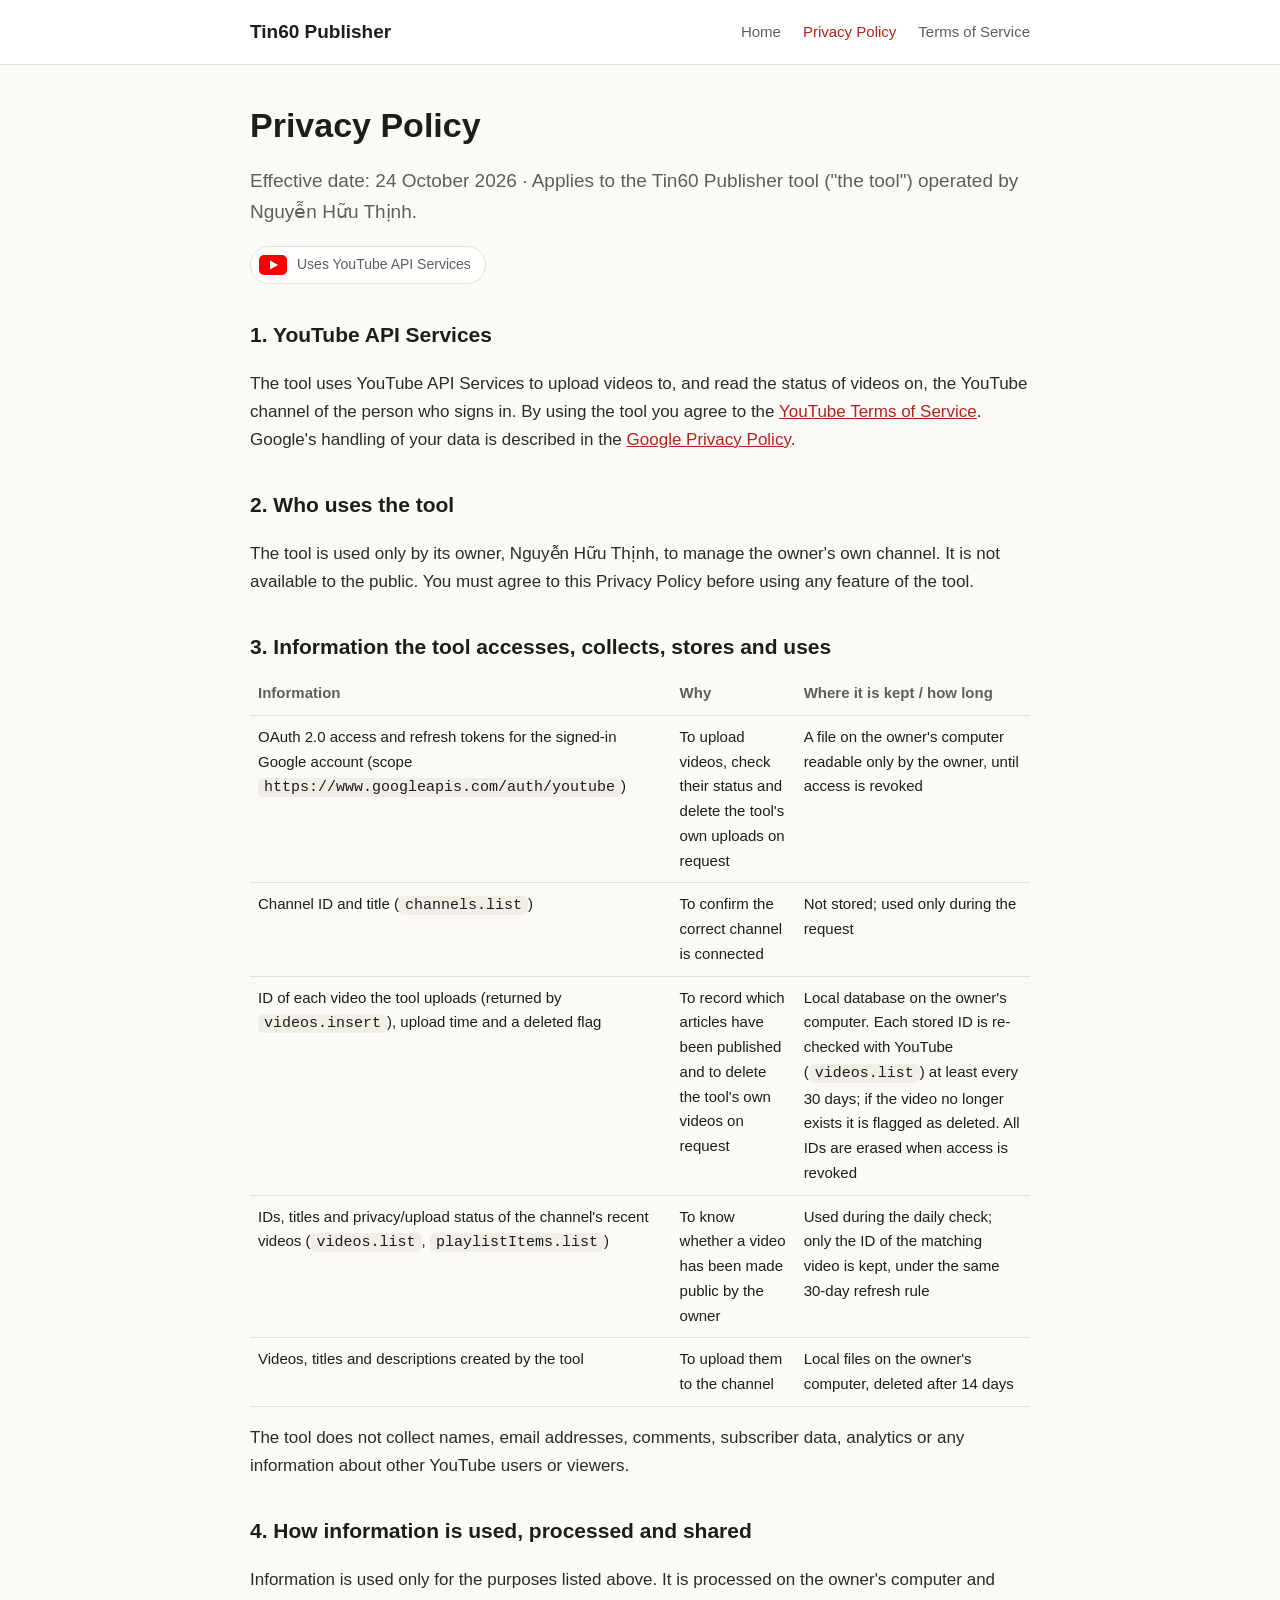
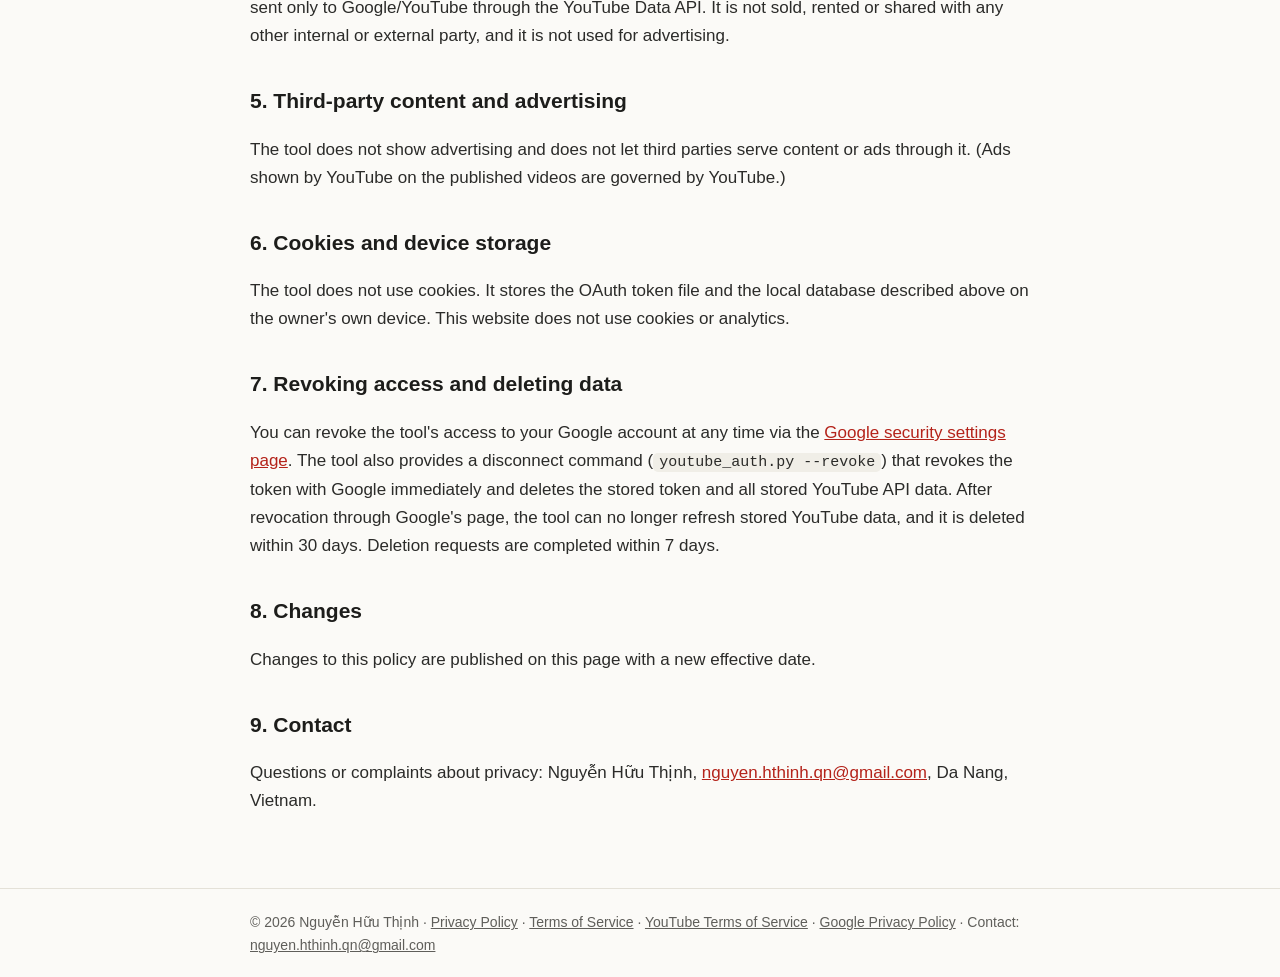
==== privacy.html @ 2a41d1c6 "Add website: home, privacy policy, terms" ====
<!doctype html><html lang="en"><head><meta charset="utf-8"><meta name="viewport" content="width=device-width,initial-scale=1"><link rel="stylesheet" href="style.css"><title>Privacy Policy – Tin60 Publisher</title></head><body>
<header><div class="wrap"><nav><a class="brand" href="index.html">Tin60 Publisher</a><a href="index.html" class="NAV_HOME">Home</a><a href="privacy.html" class="on">Privacy Policy</a><a href="terms.html" class="NAV_TERMS">Terms of Service</a></nav></div></header>
<main><div class="wrap">
<h1>Privacy Policy</h1>
<p class="lead">Effective date: 24 October 2026 · Applies to the Tin60 Publisher tool ("the tool") operated by Nguyễn Hữu Thịnh.</p>
<p><span class="yt"><svg width="28" height="20" viewBox="0 0 28 20" aria-hidden="true"><rect width="28" height="20" rx="5" fill="#FF0000"/><path d="M11 5.5v9l8-4.5z" fill="#fff"/></svg>Uses YouTube API Services</span></p>
<h2>1. YouTube API Services</h2>
<p>The tool uses YouTube API Services to upload videos to, and read the status of videos on, the YouTube channel of the person who signs in.
By using the tool you agree to the <a href="https://www.youtube.com/t/terms">YouTube Terms of Service</a>.
Google's handling of your data is described in the <a href="https://policies.google.com/privacy">Google Privacy Policy</a>.</p>
<h2>2. Who uses the tool</h2>
<p>The tool is used only by its owner, Nguyễn Hữu Thịnh, to manage the owner's own channel. It is not available to the public.
You must agree to this Privacy Policy before using any feature of the tool.</p>
<h2>3. Information the tool accesses, collects, stores and uses</h2>
<table>
<tr><th>Information</th><th>Why</th><th>Where it is kept / how long</th></tr>
<tr><td>OAuth 2.0 access and refresh tokens for the signed-in Google account (scope <code>https://www.googleapis.com/auth/youtube</code>)</td><td>To upload videos, check their status and delete the tool's own uploads on request</td><td>A file on the owner's computer readable only by the owner, until access is revoked</td></tr>
<tr><td>Channel ID and title (<code>channels.list</code>)</td><td>To confirm the correct channel is connected</td><td>Not stored; used only during the request</td></tr>
<tr><td>ID of each video the tool uploads (returned by <code>videos.insert</code>), upload time and a deleted flag</td><td>To record which articles have been published and to delete the tool's own videos on request</td><td>Local database on the owner's computer. Each stored ID is re-checked with YouTube (<code>videos.list</code>) at least every 30 days; if the video no longer exists it is flagged as deleted. All IDs are erased when access is revoked</td></tr>
<tr><td>IDs, titles and privacy/upload status of the channel's recent videos (<code>videos.list</code>, <code>playlistItems.list</code>)</td><td>To know whether a video has been made public by the owner</td><td>Used during the daily check; only the ID of the matching video is kept, under the same 30-day refresh rule</td></tr>
<tr><td>Videos, titles and descriptions created by the tool</td><td>To upload them to the channel</td><td>Local files on the owner's computer, deleted after 14 days</td></tr>
</table>
<p>The tool does not collect names, email addresses, comments, subscriber data, analytics or any information about other YouTube users or viewers.</p>
<h2>4. How information is used, processed and shared</h2>
<p>Information is used only for the purposes listed above. It is processed on the owner's computer and sent only to Google/YouTube through the YouTube Data API.
It is not sold, rented or shared with any other internal or external party, and it is not used for advertising.</p>
<h2>5. Third-party content and advertising</h2>
<p>The tool does not show advertising and does not let third parties serve content or ads through it. (Ads shown by YouTube on the published videos are governed by YouTube.)</p>
<h2>6. Cookies and device storage</h2>
<p>The tool does not use cookies. It stores the OAuth token file and the local database described above on the owner's own device. This website does not use cookies or analytics.</p>
<h2>7. Revoking access and deleting data</h2>
<p>You can revoke the tool's access to your Google account at any time via the
<a href="https://security.google.com/settings/security/permissions">Google security settings page</a>.
The tool also provides a disconnect command (<code>youtube_auth.py --revoke</code>) that revokes the token with Google immediately and deletes the stored token and all stored YouTube API data.
After revocation through Google's page, the tool can no longer refresh stored YouTube data, and it is deleted within 30 days. Deletion requests are completed within 7 days.</p>
<h2>8. Changes</h2>
<p>Changes to this policy are published on this page with a new effective date.</p>
<h2>9. Contact</h2>
<p>Questions or complaints about privacy: Nguyễn Hữu Thịnh, <a href="mailto:nguyen.hthinh.qn@gmail.com">nguyen.hthinh.qn@gmail.com</a>, Da Nang, Vietnam.</p>
</div></main>
<footer><div class="wrap">© 2026 Nguyễn Hữu Thịnh · <a href="privacy.html">Privacy Policy</a> · <a href="terms.html">Terms of Service</a> · <a href="https://www.youtube.com/t/terms">YouTube Terms of Service</a> · <a href="https://policies.google.com/privacy">Google Privacy Policy</a> · Contact: <a href="mailto:nguyen.hthinh.qn@gmail.com">nguyen.hthinh.qn@gmail.com</a></div></footer></body></html>
---- style.css ----
:root{--bg:#fbfaf7;--fg:#1d1d1b;--muted:#5f5e5a;--line:#e4e1d8;--accent:#b4231a;--card:#ffffff}
*{box-sizing:border-box}html,body{margin:0}
body{background:var(--bg);color:var(--fg);font:17px/1.65 -apple-system,"Segoe UI",Roboto,"Helvetica Neue",Arial,sans-serif}
header{border-bottom:1px solid var(--line);background:var(--card)}
.wrap{max-width:820px;margin:0 auto;padding:0 20px}
nav{display:flex;align-items:center;gap:6px 22px;min-height:64px;padding:12px 0;flex-wrap:wrap}
nav .brand{font-weight:700;font-size:19px;margin-right:auto;color:var(--fg);text-decoration:none}
nav a{color:var(--muted);text-decoration:none;font-size:15px}nav a:hover,nav a.on{color:var(--accent)}
main{padding:40px 0 56px}h1{font-size:34px;line-height:1.2;margin:0 0 12px}
h2{font-size:21px;margin:34px 0 8px}p,li{color:#2b2b29}.lead{font-size:19px;color:var(--muted)}
.card{background:var(--card);border:1px solid var(--line);border-radius:12px;padding:22px 24px;margin:22px 0}
.yt{display:inline-flex;align-items:center;gap:10px;border:1px solid var(--line);border-radius:999px;padding:6px 14px 6px 8px;background:var(--card);font-size:14px;color:var(--muted)}
.yt svg{flex:none}code{background:#f0eee7;padding:1px 6px;border-radius:5px;font-size:15px}
ol.steps li{margin:6px 0}footer{border-top:1px solid var(--line);padding:22px 0;color:var(--muted);font-size:14px}
footer a{color:var(--muted)}a{color:var(--accent)}table{border-collapse:collapse;width:100%;font-size:15px}
td,th{border-bottom:1px solid var(--line);padding:9px 8px;text-align:left;vertical-align:top}th{color:var(--muted);font-weight:600}
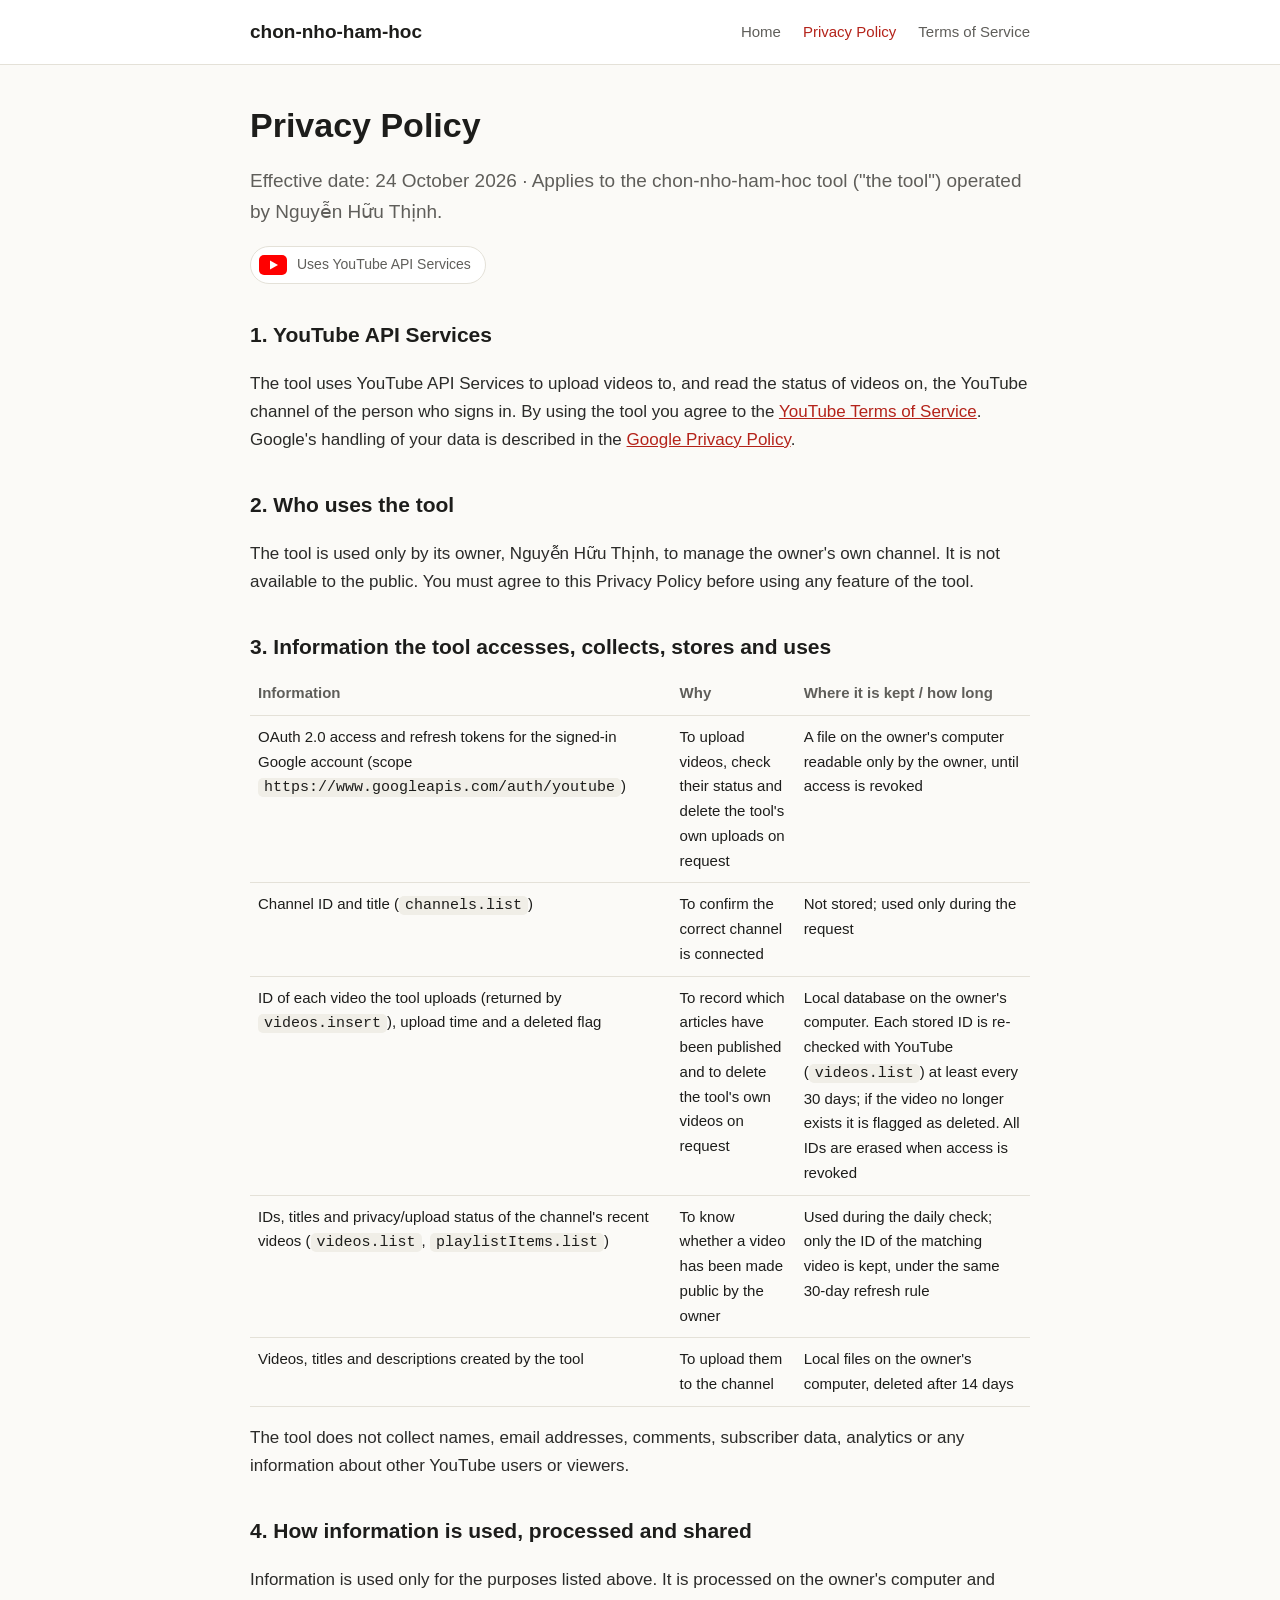
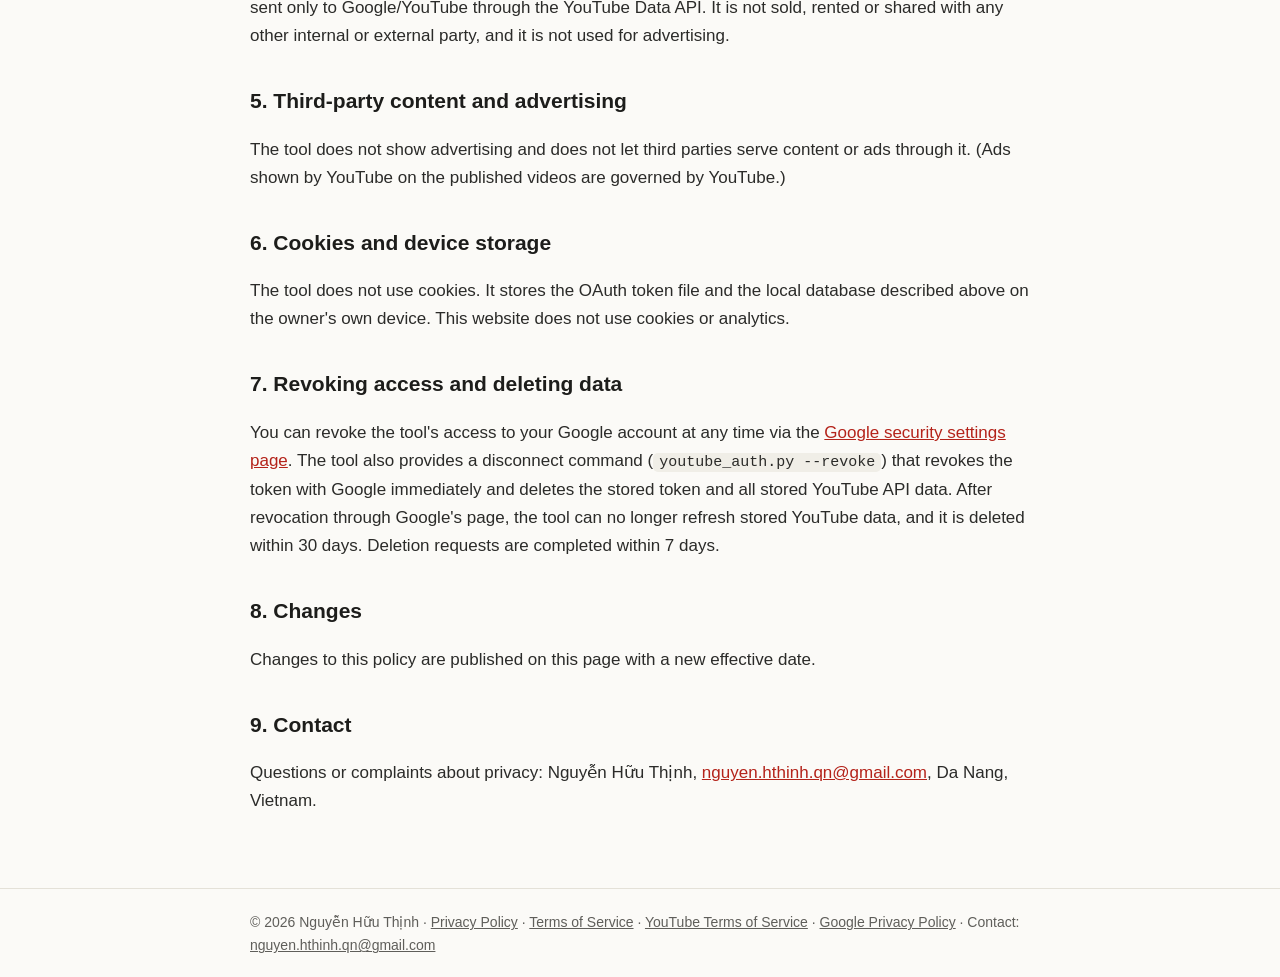
==== commit 7213281c: "Rename app to chon-nho-ham-hoc" ====
--- a/privacy.html
+++ b/privacy.html
@@ -1,8 +1,8 @@
-<!doctype html><html lang="en"><head><meta charset="utf-8"><meta name="viewport" content="width=device-width,initial-scale=1"><link rel="stylesheet" href="style.css"><title>Privacy Policy – Tin60 Publisher</title></head><body>
-<header><div class="wrap"><nav><a class="brand" href="index.html">Tin60 Publisher</a><a href="index.html" class="NAV_HOME">Home</a><a href="privacy.html" class="on">Privacy Policy</a><a href="terms.html" class="NAV_TERMS">Terms of Service</a></nav></div></header>
+<!doctype html><html lang="en"><head><meta charset="utf-8"><meta name="viewport" content="width=device-width,initial-scale=1"><link rel="stylesheet" href="style.css"><title>Privacy Policy – chon-nho-ham-hoc</title></head><body>
+<header><div class="wrap"><nav><a class="brand" href="index.html">chon-nho-ham-hoc</a><a href="index.html" class="NAV_HOME">Home</a><a href="privacy.html" class="on">Privacy Policy</a><a href="terms.html" class="NAV_TERMS">Terms of Service</a></nav></div></header>
 <main><div class="wrap">
 <h1>Privacy Policy</h1>
-<p class="lead">Effective date: 24 October 2026 · Applies to the Tin60 Publisher tool ("the tool") operated by Nguyễn Hữu Thịnh.</p>
+<p class="lead">Effective date: 24 October 2026 · Applies to the chon-nho-ham-hoc tool ("the tool") operated by Nguyễn Hữu Thịnh.</p>
 <p><span class="yt"><svg width="28" height="20" viewBox="0 0 28 20" aria-hidden="true"><rect width="28" height="20" rx="5" fill="#FF0000"/><path d="M11 5.5v9l8-4.5z" fill="#fff"/></svg>Uses YouTube API Services</span></p>
 <h2>1. YouTube API Services</h2>
 <p>The tool uses YouTube API Services to upload videos to, and read the status of videos on, the YouTube channel of the person who signs in.
